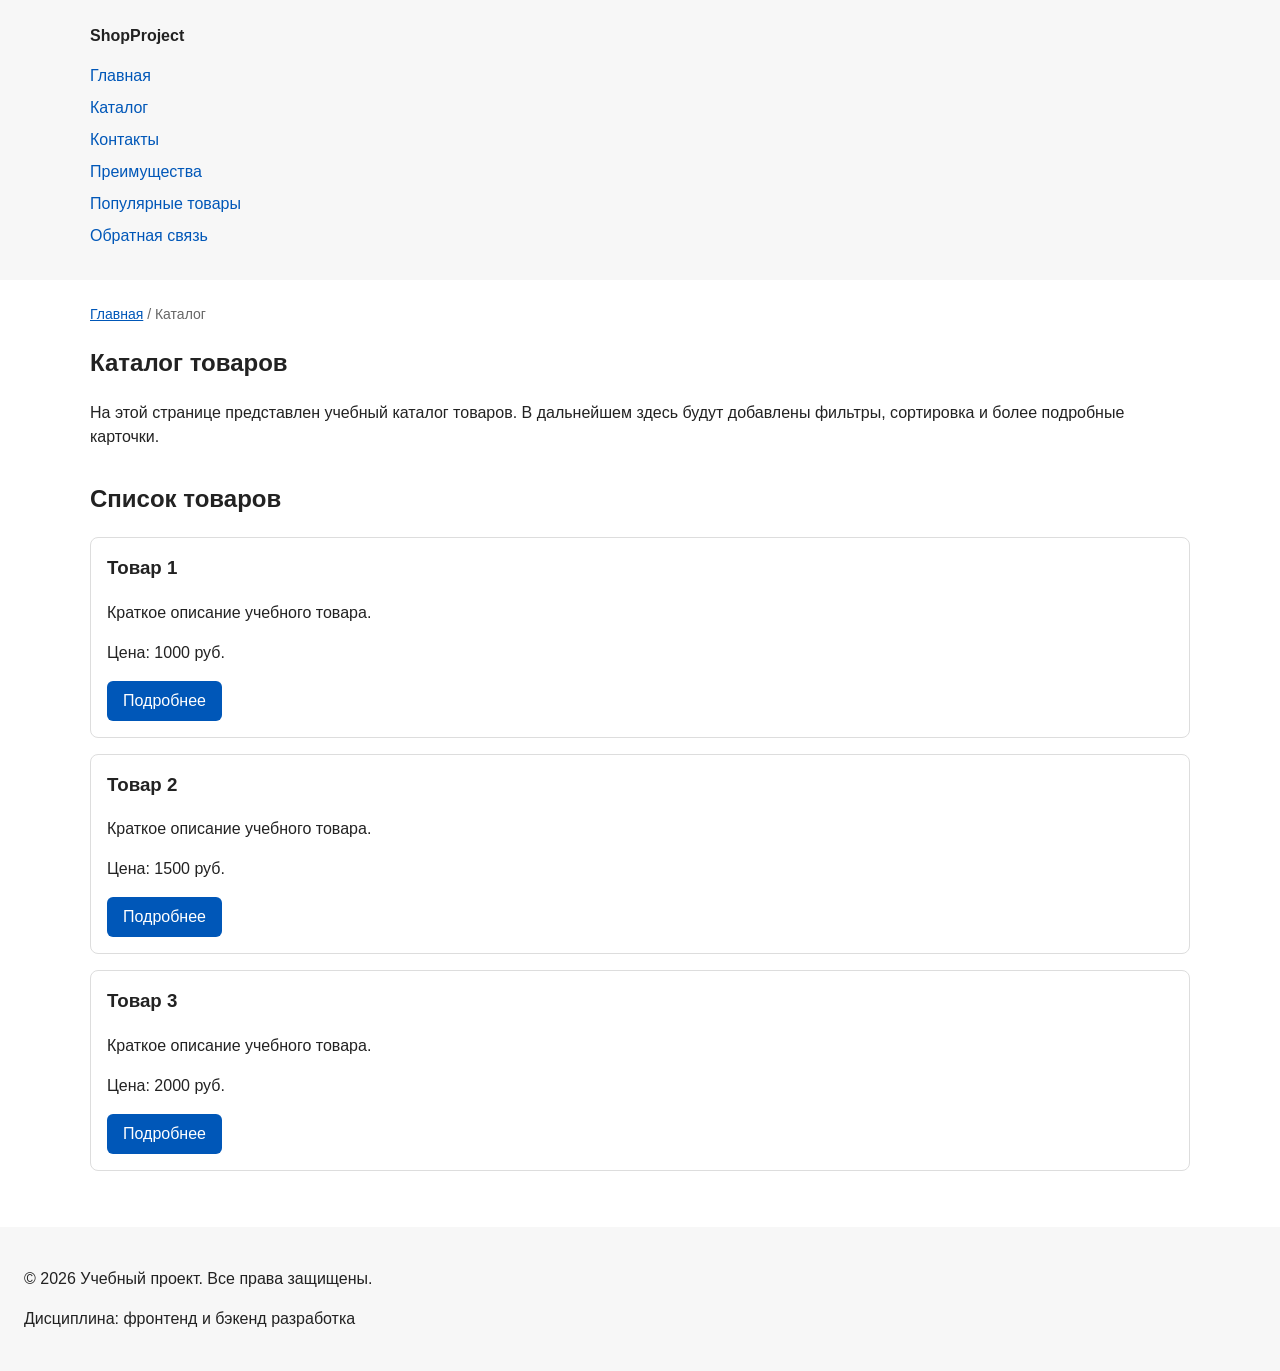
==== catalog.html @ b6871636 "feat: add multi-page structure navigation and anchors" ====
<!DOCTYPE html>
<html lang="ru">
<head>
    <meta charset="UTF-8">
    <meta name="viewport" content="width=device-width, initial-scale=1.0">
    <meta name="description" content="Каталог товаров учебного интернет-магазина.">
    <title>Каталог товаров – Учебный интернет-магазин</title>
    <link rel="stylesheet" href="css/style.css">
    <script src="js/main.js" defer></script>
</head>
<body>

    <!-- ===== Шапка сайта ===== -->
    <header>
        <div class="site-header">
            <a class="site-logo" href="index.html">ShopProject</a>
            <nav class="site-nav" aria-label="Основная навигация">
                <ul class="site-nav__list">
                    <li><a href="index.html">Главная</a></li>
                    <li><a href="catalog.html">Каталог</a></li>
                    <li><a href="contacts.html">Контакты</a></li>
                    <li><a href="index.html#advantages">Преимущества</a></li>
                    <li><a href="index.html#popular">Популярные товары</a></li>
                    <li><a href="index.html#contacts">Обратная связь</a></li>
                </ul>
            </nav>
        </div>
    </header>

    <!-- ===== Основное содержимое ===== -->
    <main>

        <!-- Хлебные крошки -->
        <nav class="breadcrumbs" aria-label="Хлебные крошки">
            <a href="index.html">Главная</a>
            <span>Каталог</span>
        </nav>

        <section class="section">
            <h1>Каталог товаров</h1>
            <p>
                На этой странице представлен учебный каталог товаров.
                В дальнейшем здесь будут добавлены фильтры, сортировка
                и более подробные карточки.
            </p>
        </section>

        <section class="section">
            <h2>Список товаров</h2>

            <article class="product-card">
                <h3>Товар 1</h3>
                <p>Краткое описание учебного товара.</p>
                <p>Цена: 1000 руб.</p>
                <a class="button" href="index.html#popular">Подробнее</a>
            </article>

            <article class="product-card">
                <h3>Товар 2</h3>
                <p>Краткое описание учебного товара.</p>
                <p>Цена: 1500 руб.</p>
                <a class="button" href="index.html#popular">Подробнее</a>
            </article>

            <article class="product-card">
                <h3>Товар 3</h3>
                <p>Краткое описание учебного товара.</p>
                <p>Цена: 2000 руб.</p>
                <a class="button" href="index.html#popular">Подробнее</a>
            </article>
        </section>

    </main>

    <!-- ===== Подвал ===== -->
    <footer>
        <p>&copy; 2026 Учебный проект. Все права защищены.</p>
        <p>Дисциплина: фронтенд и бэкенд разработка</p>
    </footer>

</body>
</html>
---- css/style.css ----
/* ===================================
   1. Переменные проекта
   =================================== */
:root {
    /* Основные цвета */
    --color-bg: #ffffff;
    --color-text: #222222;
    --color-muted: #666666;
    --color-primary: #0057b8;
    --color-primary-dark: #003f86;
    --color-border: #dddddd;
    --color-surface: #f7f7f7;
    --color-surface-accent: #eef5ff;
    --color-danger: #b00020;
    --color-success: #168a2f;
    --color-success-bg: #eefaf0;
    --color-white: #ffffff;

    /* Отступы */
    --space-xs: 4px;
    --space-sm: 8px;
    --space-md: 16px;
    --space-lg: 24px;
    --space-xl: 32px;

    /* Скругления */
    --radius-sm: 6px;
    --radius-md: 8px;
    --radius-lg: 12px;

    /* Размеры */
    --container-width: 1100px;
}


/* ===================================
   2. Базовые стили
   =================================== */
* {
    box-sizing: border-box;
}

body {
    margin: 0;
    font-family: Arial, sans-serif;
    line-height: 1.5;
    color: var(--color-text);
    background-color: var(--color-bg);
}

header,
main,
footer {
    padding: var(--space-lg);
}

header {
    background-color: var(--color-surface);
}

footer {
    background-color: var(--color-surface);
}

section {
    margin-bottom: var(--space-lg);
}

section h2 {
    margin-top: 0;
}


/* ===================================
   3. Общие элементы интерфейса
   =================================== */
a {
    color: var(--color-primary);
}

a:hover {
    color: var(--color-primary-dark);
}

a:focus-visible {
    outline: 2px solid var(--color-primary);
    outline-offset: 3px;
}

.button {
    display: inline-block;
    padding: var(--space-sm) var(--space-md);
    color: var(--color-white);
    background-color: var(--color-primary);
    text-decoration: none;
    border: none;
    border-radius: var(--radius-sm);
    cursor: pointer;
    font: inherit;
}

.button:hover {
    background-color: var(--color-primary-dark);
}

.button:focus-visible {
    outline: 2px solid var(--color-primary);
    outline-offset: 3px;
}

.button:disabled {
    opacity: 0.6;
    cursor: not-allowed;
}


/* ===================================
   3.1. Хлебные крошки и якоря
   =================================== */
html {
    scroll-behavior: smooth;
}

:target {
    outline: 2px dashed var(--color-primary);
    outline-offset: 4px;
}

.breadcrumbs {
    max-width: var(--container-width);
    margin: 0 auto var(--space-md);
    font-size: 14px;
    color: var(--color-muted);
}

.breadcrumbs a {
    color: var(--color-primary);
}

.breadcrumbs span::before {
    content: " / ";
    color: var(--color-muted);
}




/* ===================================
   4. Компоненты страницы
   =================================== */

/* Шапка */
.site-header {
    max-width: var(--container-width);
    margin: 0 auto;
}

.site-logo {
    font-weight: bold;
    text-decoration: none;
    color: var(--color-text);
}

.site-nav__list {
    padding: 0;
    margin: var(--space-md) 0 0;
    list-style: none;
}

.site-nav__list li {
    margin-bottom: var(--space-sm);
}

.site-nav__list a {
    color: var(--color-primary);
    text-decoration: none;
}

.site-nav__list a:hover {
    text-decoration: underline;
}

/* Hero-блок */
.hero {
    max-width: var(--container-width);
    margin: 0 auto var(--space-xl);
    padding: var(--space-xl) var(--space-lg);
    background-color: var(--color-surface-accent);
    border-radius: var(--radius-lg);
}

/* Секции */
.section {
    max-width: var(--container-width);
    margin: 0 auto var(--space-xl);
}

.section h2 {
    margin-top: 0;
}

/* Карточка товара */
.product-card {
    margin-bottom: var(--space-md);
    padding: var(--space-md);
    border: 1px solid var(--color-border);
    border-radius: var(--radius-md);
    background-color: var(--color-bg);
}

.product-card:hover {
    border-color: var(--color-primary);
}

.product-card h3 {
    margin-top: 0;
}

/* Aside */
.aside-info {
    max-width: var(--container-width);
    margin: 0 auto var(--space-xl);
    padding: var(--space-md);
    border-left: 4px solid var(--color-primary);
    background-color: var(--color-surface);
}


/* ===================================
   5. Форма и модальное окно
   =================================== */

/* Модальное окно */
.order-dialog {
    width: min(100% - 32px, 560px);
    padding: var(--space-lg);
    border: none;
    border-radius: var(--radius-lg);
}

.order-dialog::backdrop {
    background-color: rgba(0, 0, 0, 0.5);
}

/* Поля формы */
.form-field {
    margin-bottom: var(--space-md);
}

.form-field label {
    display: block;
    margin-bottom: var(--space-xs);
}

.form-field input,
.form-field select,
.form-field textarea {
    width: 100%;
    padding: 10px 12px;
    border: 1px solid var(--color-border);
    border-radius: var(--radius-sm);
    font: inherit;
}

.form-field input:hover,
.form-field select:hover,
.form-field textarea:hover {
    border-color: var(--color-primary);
}

.form-field input:focus-visible,
.form-field select:focus-visible,
.form-field textarea:focus-visible,
.form-actions button:focus-visible {
    outline: 2px solid var(--color-primary);
    outline-offset: 3px;
}

.form-field input[type="checkbox"] {
    width: auto;
}

.form-field small {
    display: block;
    margin-top: var(--space-xs);
    color: var(--color-muted);
}

/* Ошибочные поля */
[aria-invalid="true"] {
    border-color: var(--color-danger);
}

/* Кнопки формы */
.form-actions {
    display: flex;
    gap: var(--space-md);
    margin-top: var(--space-lg);
}

/* Сообщение об успехе */
.success-message {
    max-width: var(--container-width);
    margin: var(--space-lg) auto;
    padding: var(--space-md);
    border-left: 4px solid var(--color-success);
    background-color: var(--color-success-bg);
}
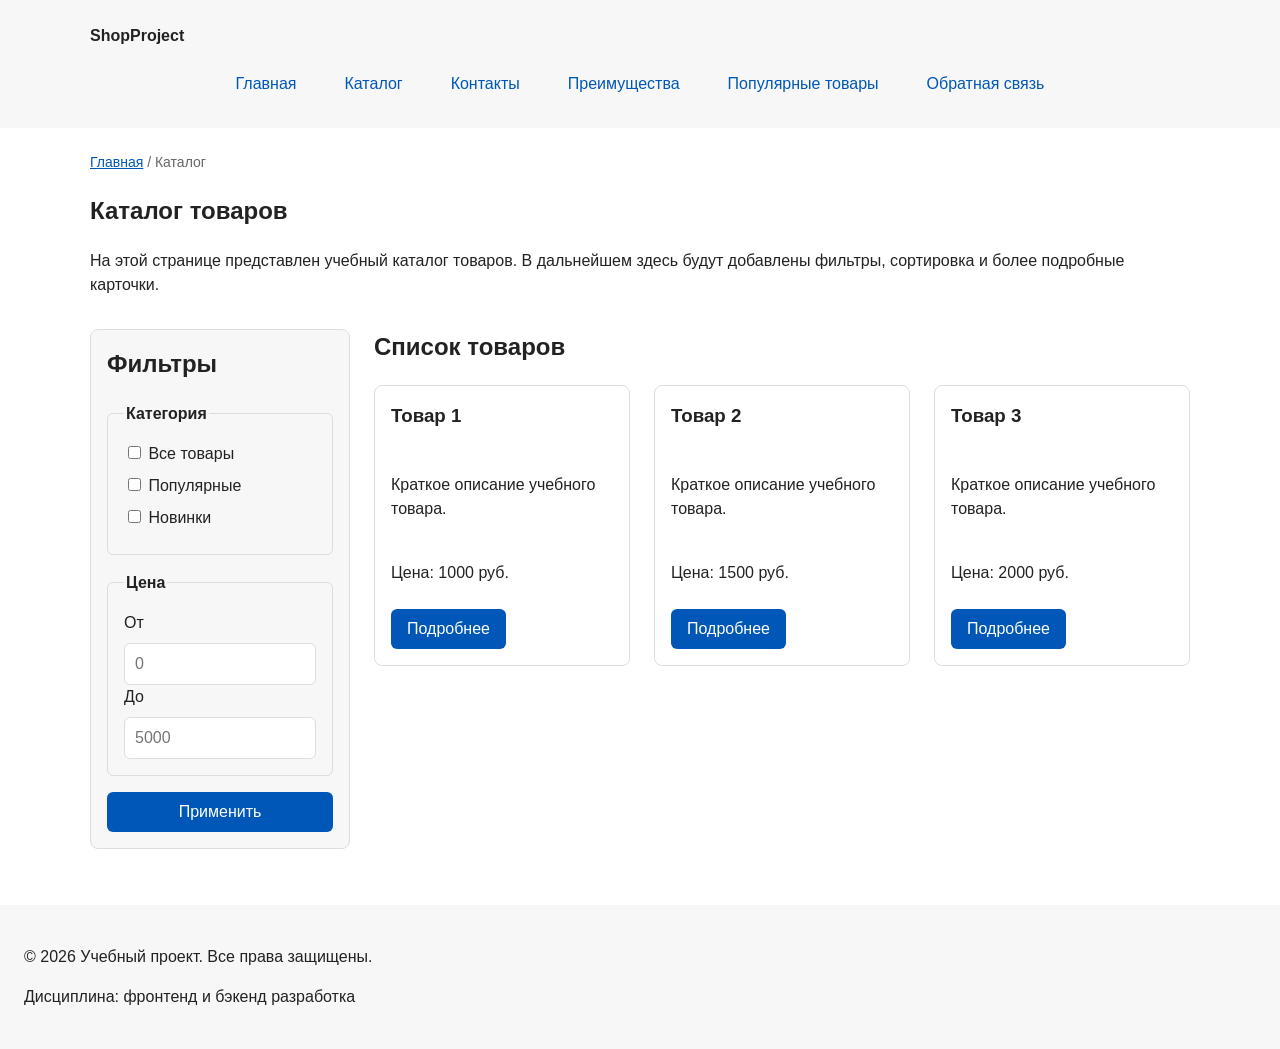
==== commit c9597451: "feat: add flex navigation and grid catalog layout" ====
--- a/catalog.html
+++ b/catalog.html
@@ -45,29 +45,66 @@
             </p>
         </section>
 
-        <section class="section">
-            <h2>Список товаров</h2>
+        <section class="catalog-layout">
+            <aside class="catalog-filters">
+                <h2>Фильтры</h2>
 
-            <article class="product-card">
-                <h3>Товар 1</h3>
-                <p>Краткое описание учебного товара.</p>
-                <p>Цена: 1000 руб.</p>
-                <a class="button" href="index.html#popular">Подробнее</a>
-            </article>
+                <form class="filters-form" action="#" method="get">
+                    <fieldset>
+                        <legend>Категория</legend>
+                        <label>
+                            <input type="checkbox" name="category" value="all">
+                            Все товары
+                        </label>
+                        <label>
+                            <input type="checkbox" name="category" value="popular">
+                            Популярные
+                        </label>
+                        <label>
+                            <input type="checkbox" name="category" value="new">
+                            Новинки
+                        </label>
+                    </fieldset>
 
-            <article class="product-card">
-                <h3>Товар 2</h3>
-                <p>Краткое описание учебного товара.</p>
-                <p>Цена: 1500 руб.</p>
-                <a class="button" href="index.html#popular">Подробнее</a>
-            </article>
+                    <fieldset>
+                        <legend>Цена</legend>
+                        <label for="price-from">От</label>
+                        <input id="price-from" name="price-from" type="number" min="0" placeholder="0">
 
-            <article class="product-card">
-                <h3>Товар 3</h3>
-                <p>Краткое описание учебного товара.</p>
-                <p>Цена: 2000 руб.</p>
-                <a class="button" href="index.html#popular">Подробнее</a>
-            </article>
+                        <label for="price-to">До</label>
+                        <input id="price-to" name="price-to" type="number" min="0" placeholder="5000">
+                    </fieldset>
+
+                    <button class="button" type="submit">Применить</button>
+                </form>
+            </aside>
+
+            <section class="catalog-products">
+                <h2>Список товаров</h2>
+
+                <div class="products-grid">
+                    <article class="product-card">
+                        <h3>Товар 1</h3>
+                        <p>Краткое описание учебного товара.</p>
+                        <p>Цена: 1000 руб.</p>
+                        <a class="button" href="index.html#popular">Подробнее</a>
+                    </article>
+
+                    <article class="product-card">
+                        <h3>Товар 2</h3>
+                        <p>Краткое описание учебного товара.</p>
+                        <p>Цена: 1500 руб.</p>
+                        <a class="button" href="index.html#popular">Подробнее</a>
+                    </article>
+
+                    <article class="product-card">
+                        <h3>Товар 3</h3>
+                        <p>Краткое описание учебного товара.</p>
+                        <p>Цена: 2000 руб.</p>
+                        <a class="button" href="index.html#popular">Подробнее</a>
+                    </article>
+                </div>
+            </section>
         </section>
 
     </main>
--- a/css/style.css
+++ b/css/style.css
@@ -162,18 +162,27 @@
 }
 
 .site-nav__list {
+    display: flex;
+    flex-wrap: wrap;
+    justify-content: center;
+    align-items: center;
+    gap: var(--space-md);
     padding: 0;
     margin: var(--space-md) 0 0;
     list-style: none;
 }
 
-.site-nav__list li {
-    margin-bottom: var(--space-sm);
-}
-
 .site-nav__list a {
+    display: inline-block;
+    padding: var(--space-sm) var(--space-md);
     color: var(--color-primary);
     text-decoration: none;
+    border-radius: var(--radius-sm);
+}
+
+.site-nav__list a:hover {
+    color: var(--color-white);
+    background-color: var(--color-primary);
 }
 
 .site-nav__list a:hover {
@@ -201,7 +210,10 @@
 
 /* Карточка товара */
 .product-card {
-    margin-bottom: var(--space-md);
+    display: flex;
+    flex-direction: column;
+    gap: var(--space-sm);
+    margin-bottom: 0;
     padding: var(--space-md);
     border: 1px solid var(--color-border);
     border-radius: var(--radius-md);
@@ -215,6 +227,19 @@
 .product-card h3 {
     margin-top: 0;
 }
+
+.product-card .button {
+    margin-top: auto;
+    align-self: flex-start;
+}
+
+
+.products-grid {
+    display: grid;
+    grid-template-columns: repeat(3, 1fr);
+    gap: var(--space-lg);
+}
+
 
 /* Aside */
 .aside-info {
@@ -305,4 +330,58 @@
     padding: var(--space-md);
     border-left: 4px solid var(--color-success);
     background-color: var(--color-success-bg);
+}
+
+
+/* ===================================
+   6. Страница каталога
+   =================================== */
+.catalog-layout {
+    max-width: var(--container-width);
+    margin: 0 auto var(--space-xl);
+    display: grid;
+    grid-template-columns: 260px 1fr;
+    grid-template-areas: "filters products";
+    gap: var(--space-lg);
+}
+
+.catalog-filters {
+    grid-area: filters;
+    padding: var(--space-md);
+    border: 1px solid var(--color-border);
+    border-radius: var(--radius-md);
+    background-color: var(--color-surface);
+}
+
+.catalog-products {
+    grid-area: products;
+}
+
+.filters-form {
+    display: grid;
+    gap: var(--space-md);
+}
+
+.filters-form fieldset {
+    margin: 0;
+    padding: var(--space-md);
+    border: 1px solid var(--color-border);
+    border-radius: var(--radius-sm);
+}
+
+.filters-form legend {
+    font-weight: 700;
+}
+
+.filters-form label {
+    display: block;
+    margin-bottom: var(--space-sm);
+}
+
+.filters-form input[type="number"] {
+    width: 100%;
+    padding: 8px 10px;
+    border: 1px solid var(--color-border);
+    border-radius: var(--radius-sm);
+    font: inherit;
 }
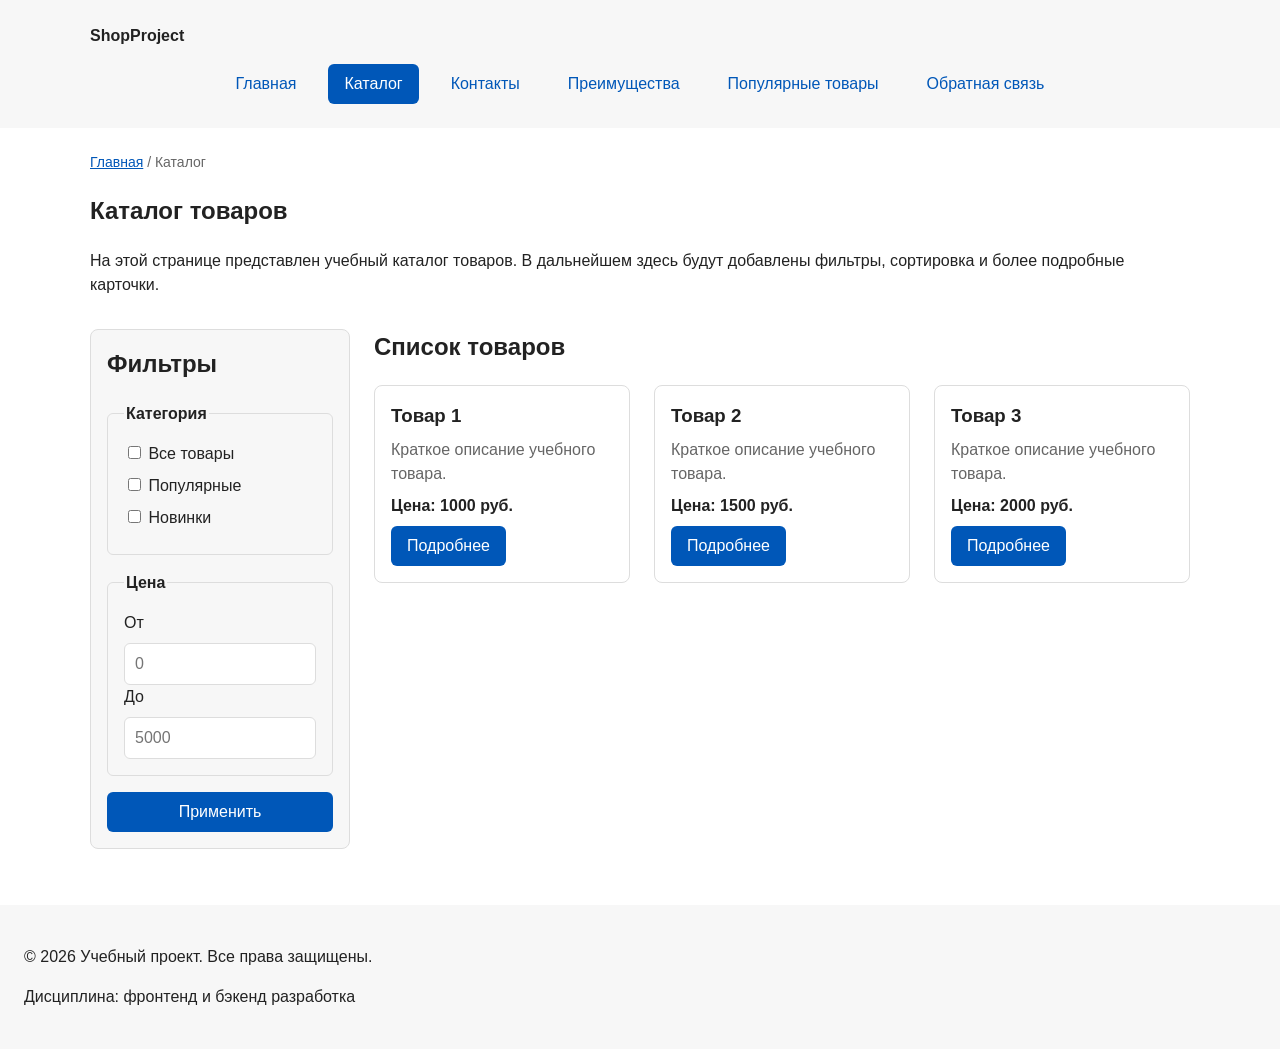
==== commit 39114cc6: "refactor: apply BEM naming to CSS classes" ====
--- a/catalog.html
+++ b/catalog.html
@@ -11,17 +11,29 @@
 <body>
 
     <!-- ===== Шапка сайта ===== -->
-    <header>
-        <div class="site-header">
-            <a class="site-logo" href="index.html">ShopProject</a>
+    <header class="site-header">
+        <div class="site-header__inner">
+            <a class="site-header__logo" href="index.html">ShopProject</a>
             <nav class="site-nav" aria-label="Основная навигация">
                 <ul class="site-nav__list">
-                    <li><a href="index.html">Главная</a></li>
-                    <li><a href="catalog.html">Каталог</a></li>
-                    <li><a href="contacts.html">Контакты</a></li>
-                    <li><a href="index.html#advantages">Преимущества</a></li>
-                    <li><a href="index.html#popular">Популярные товары</a></li>
-                    <li><a href="index.html#contacts">Обратная связь</a></li>
+                    <li class="site-nav__item">
+                        <a class="site-nav__link" href="index.html">Главная</a>
+                    </li>
+                    <li class="site-nav__item">
+                        <a class="site-nav__link site-nav__link--active" href="catalog.html">Каталог</a>
+                    </li>
+                    <li class="site-nav__item">
+                        <a class="site-nav__link" href="contacts.html">Контакты</a>
+                    </li>
+                    <li class="site-nav__item">
+                        <a class="site-nav__link" href="index.html#advantages">Преимущества</a>
+                    </li>
+                    <li class="site-nav__item">
+                        <a class="site-nav__link" href="index.html#popular">Популярные товары</a>
+                    </li>
+                    <li class="site-nav__item">
+                        <a class="site-nav__link" href="index.html#contacts">Обратная связь</a>
+                    </li>
                 </ul>
             </nav>
         </div>
@@ -32,8 +44,8 @@
 
         <!-- Хлебные крошки -->
         <nav class="breadcrumbs" aria-label="Хлебные крошки">
-            <a href="index.html">Главная</a>
-            <span>Каталог</span>
+            <a class="breadcrumbs__link" href="index.html">Главная</a>
+            <span class="breadcrumbs__current">Каталог</span>
         </nav>
 
         <section class="section">
@@ -75,7 +87,7 @@
                         <input id="price-to" name="price-to" type="number" min="0" placeholder="5000">
                     </fieldset>
 
-                    <button class="button" type="submit">Применить</button>
+                    <button class="button button--primary" type="submit">Применить</button>
                 </form>
             </aside>
 
@@ -84,24 +96,24 @@
 
                 <div class="products-grid">
                     <article class="product-card">
-                        <h3>Товар 1</h3>
-                        <p>Краткое описание учебного товара.</p>
-                        <p>Цена: 1000 руб.</p>
-                        <a class="button" href="index.html#popular">Подробнее</a>
+                        <h3 class="product-card__title">Товар 1</h3>
+                        <p class="product-card__description">Краткое описание учебного товара.</p>
+                        <p class="product-card__price">Цена: 1000 руб.</p>
+                        <a class="button button--primary product-card__button" href="index.html#popular">Подробнее</a>
                     </article>
 
                     <article class="product-card">
-                        <h3>Товар 2</h3>
-                        <p>Краткое описание учебного товара.</p>
-                        <p>Цена: 1500 руб.</p>
-                        <a class="button" href="index.html#popular">Подробнее</a>
+                        <h3 class="product-card__title">Товар 2</h3>
+                        <p class="product-card__description">Краткое описание учебного товара.</p>
+                        <p class="product-card__price">Цена: 1500 руб.</p>
+                        <a class="button button--primary product-card__button" href="index.html#popular">Подробнее</a>
                     </article>
 
                     <article class="product-card">
-                        <h3>Товар 3</h3>
-                        <p>Краткое описание учебного товара.</p>
-                        <p>Цена: 2000 руб.</p>
-                        <a class="button" href="index.html#popular">Подробнее</a>
+                        <h3 class="product-card__title">Товар 3</h3>
+                        <p class="product-card__description">Краткое описание учебного товара.</p>
+                        <p class="product-card__price">Цена: 2000 руб.</p>
+                        <a class="button button--primary product-card__button" href="index.html#popular">Подробнее</a>
                     </article>
                 </div>
             </section>
@@ -110,7 +122,7 @@
     </main>
 
     <!-- ===== Подвал ===== -->
-    <footer>
+    <footer class="site-footer">
         <p>&copy; 2026 Учебный проект. Все права защищены.</p>
         <p>Дисциплина: фронтенд и бэкенд разработка</p>
     </footer>
--- a/css/style.css
+++ b/css/style.css
@@ -2,7 +2,6 @@
    1. Переменные проекта
    =================================== */
 :root {
-    /* Основные цвета */
     --color-bg: #ffffff;
     --color-text: #222222;
     --color-muted: #666666;
@@ -16,19 +15,16 @@
     --color-success-bg: #eefaf0;
     --color-white: #ffffff;
 
-    /* Отступы */
     --space-xs: 4px;
     --space-sm: 8px;
     --space-md: 16px;
     --space-lg: 24px;
     --space-xl: 32px;
 
-    /* Скругления */
     --radius-sm: 6px;
     --radius-md: 8px;
     --radius-lg: 12px;
 
-    /* Размеры */
     --container-width: 1100px;
 }
 
@@ -54,14 +50,6 @@
     padding: var(--space-lg);
 }
 
-header {
-    background-color: var(--color-surface);
-}
-
-footer {
-    background-color: var(--color-surface);
-}
-
 section {
     margin-bottom: var(--space-lg);
 }
@@ -74,6 +62,15 @@
 /* ===================================
    3. Общие элементы интерфейса
    =================================== */
+html {
+    scroll-behavior: smooth;
+}
+
+:target {
+    outline: 2px dashed var(--color-primary);
+    outline-offset: 4px;
+}
+
 a {
     color: var(--color-primary);
 }
@@ -87,20 +84,35 @@
     outline-offset: 3px;
 }
 
+/* Кнопки */
 .button {
     display: inline-block;
     padding: var(--space-sm) var(--space-md);
+    border: none;
+    border-radius: var(--radius-sm);
+    font: inherit;
+    text-decoration: none;
+    cursor: pointer;
+}
+
+.button--primary {
     color: var(--color-white);
     background-color: var(--color-primary);
-    text-decoration: none;
-    border: none;
-    border-radius: var(--radius-sm);
-    cursor: pointer;
-    font: inherit;
-}
-
-.button:hover {
+}
+
+.button--primary:hover {
     background-color: var(--color-primary-dark);
+}
+
+.button--secondary {
+    color: var(--color-primary);
+    background-color: transparent;
+    border: 1px solid var(--color-primary);
+}
+
+.button--secondary:hover {
+    color: var(--color-white);
+    background-color: var(--color-primary);
 }
 
 .button:focus-visible {
@@ -108,59 +120,34 @@
     outline-offset: 3px;
 }
 
-.button:disabled {
+.button:disabled,
+.button--disabled {
     opacity: 0.6;
     cursor: not-allowed;
 }
 
 
 /* ===================================
-   3.1. Хлебные крошки и якоря
-   =================================== */
-html {
-    scroll-behavior: smooth;
-}
-
-:target {
-    outline: 2px dashed var(--color-primary);
-    outline-offset: 4px;
-}
-
-.breadcrumbs {
-    max-width: var(--container-width);
-    margin: 0 auto var(--space-md);
-    font-size: 14px;
-    color: var(--color-muted);
-}
-
-.breadcrumbs a {
-    color: var(--color-primary);
-}
-
-.breadcrumbs span::before {
-    content: " / ";
-    color: var(--color-muted);
-}
-
-
-
-
-/* ===================================
    4. Компоненты страницы
    =================================== */
 
 /* Шапка */
 .site-header {
+    background-color: var(--color-surface);
+}
+
+.site-header__inner {
     max-width: var(--container-width);
     margin: 0 auto;
 }
 
-.site-logo {
-    font-weight: bold;
+.site-header__logo {
+    font-weight: 700;
+    color: var(--color-text);
     text-decoration: none;
-    color: var(--color-text);
-}
-
+}
+
+/* Навигация */
 .site-nav__list {
     display: flex;
     flex-wrap: wrap;
@@ -172,7 +159,7 @@
     list-style: none;
 }
 
-.site-nav__list a {
+.site-nav__link {
     display: inline-block;
     padding: var(--space-sm) var(--space-md);
     color: var(--color-primary);
@@ -180,16 +167,39 @@
     border-radius: var(--radius-sm);
 }
 
-.site-nav__list a:hover {
+.site-nav__link:hover {
     color: var(--color-white);
     background-color: var(--color-primary);
 }
 
-.site-nav__list a:hover {
-    text-decoration: underline;
-}
-
-/* Hero-блок */
+.site-nav__link:focus-visible {
+    outline: 2px solid var(--color-primary);
+    outline-offset: 3px;
+}
+
+.site-nav__link--active {
+    color: var(--color-white);
+    background-color: var(--color-primary);
+}
+
+/* Хлебные крошки */
+.breadcrumbs {
+    max-width: var(--container-width);
+    margin: 0 auto var(--space-md);
+    font-size: 14px;
+    color: var(--color-muted);
+}
+
+.breadcrumbs__link {
+    color: var(--color-primary);
+}
+
+.breadcrumbs__current::before {
+    content: " / ";
+    color: var(--color-muted);
+}
+
+/* Hero */
 .hero {
     max-width: var(--container-width);
     margin: 0 auto var(--space-xl);
@@ -213,7 +223,6 @@
     display: flex;
     flex-direction: column;
     gap: var(--space-sm);
-    margin-bottom: 0;
     padding: var(--space-md);
     border: 1px solid var(--color-border);
     border-radius: var(--radius-md);
@@ -224,23 +233,33 @@
     border-color: var(--color-primary);
 }
 
-.product-card h3 {
-    margin-top: 0;
-}
-
-.product-card .button {
+.product-card__title {
+    margin: 0;
+    color: var(--color-text);
+}
+
+.product-card__description {
+    margin: 0;
+    color: var(--color-muted);
+}
+
+.product-card__price {
+    margin: 0;
+    font-weight: 700;
+}
+
+.product-card__button {
     margin-top: auto;
     align-self: flex-start;
 }
 
-
+/* Сетка товаров */
 .products-grid {
     display: grid;
     grid-template-columns: repeat(3, 1fr);
     gap: var(--space-lg);
 }
 
-
 /* Aside */
 .aside-info {
     max-width: var(--container-width);
@@ -250,12 +269,15 @@
     background-color: var(--color-surface);
 }
 
+/* Подвал */
+.site-footer {
+    background-color: var(--color-surface);
+}
+
 
 /* ===================================
    5. Форма и модальное окно
    =================================== */
-
-/* Модальное окно */
 .order-dialog {
     width: min(100% - 32px, 560px);
     padding: var(--space-lg);
@@ -267,19 +289,22 @@
     background-color: rgba(0, 0, 0, 0.5);
 }
 
-/* Поля формы */
-.form-field {
+.order-dialog__title {
+    margin-top: 0;
+}
+
+.order-form__field {
     margin-bottom: var(--space-md);
 }
 
-.form-field label {
+.order-form__label {
     display: block;
     margin-bottom: var(--space-xs);
 }
 
-.form-field input,
-.form-field select,
-.form-field textarea {
+.order-form__input,
+.order-form__select,
+.order-form__textarea {
     width: 100%;
     padding: 10px 12px;
     border: 1px solid var(--color-border);
@@ -287,43 +312,39 @@
     font: inherit;
 }
 
-.form-field input:hover,
-.form-field select:hover,
-.form-field textarea:hover {
+.order-form__input:hover,
+.order-form__select:hover,
+.order-form__textarea:hover {
     border-color: var(--color-primary);
 }
 
-.form-field input:focus-visible,
-.form-field select:focus-visible,
-.form-field textarea:focus-visible,
-.form-actions button:focus-visible {
+.order-form__input:focus-visible,
+.order-form__select:focus-visible,
+.order-form__textarea:focus-visible {
     outline: 2px solid var(--color-primary);
     outline-offset: 3px;
 }
 
-.form-field input[type="checkbox"] {
+.order-form__input[type="checkbox"] {
     width: auto;
 }
 
-.form-field small {
-    display: block;
-    margin-top: var(--space-xs);
-    color: var(--color-muted);
-}
-
-/* Ошибочные поля */
-[aria-invalid="true"] {
-    border-color: var(--color-danger);
-}
-
-/* Кнопки формы */
-.form-actions {
+.order-form__field--checkbox label {
+    display: flex;
+    align-items: center;
+    gap: var(--space-sm);
+}
+
+.order-form__actions {
     display: flex;
     gap: var(--space-md);
     margin-top: var(--space-lg);
 }
 
-/* Сообщение об успехе */
+[aria-invalid="true"] {
+    border-color: var(--color-danger);
+}
+
 .success-message {
     max-width: var(--container-width);
     margin: var(--space-lg) auto;
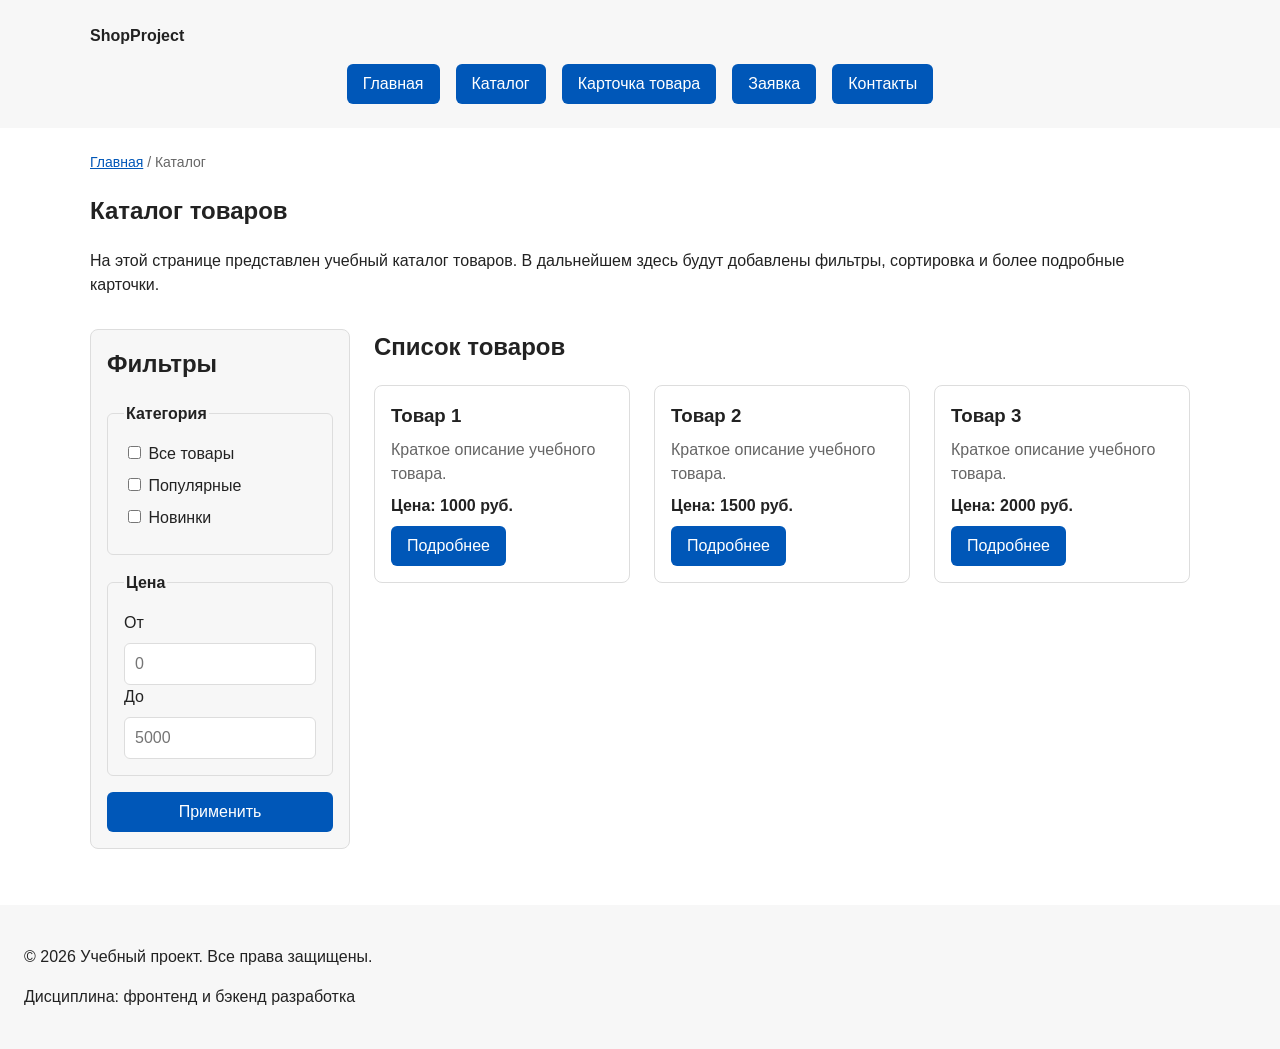
==== commit 628dbfa4: "fix: prepare HTML CSS project for submission" ====
--- a/catalog.html
+++ b/catalog.html
@@ -17,22 +17,19 @@
             <nav class="site-nav" aria-label="Основная навигация">
                 <ul class="site-nav__list">
                     <li class="site-nav__item">
-                        <a class="site-nav__link" href="index.html">Главная</a>
+                        <a class="site-nav__link site-nav__link--active" href="index.html">Главная</a>
                     </li>
                     <li class="site-nav__item">
                         <a class="site-nav__link site-nav__link--active" href="catalog.html">Каталог</a>
                     </li>
                     <li class="site-nav__item">
-                        <a class="site-nav__link" href="contacts.html">Контакты</a>
+                        <a class="site-nav__link site-nav__link--active" href="product.html">Карточка товара</a>
                     </li>
                     <li class="site-nav__item">
-                        <a class="site-nav__link" href="index.html#advantages">Преимущества</a>
+                        <a class="site-nav__link site-nav__link--active" href="order.html">Заявка</a>
                     </li>
                     <li class="site-nav__item">
-                        <a class="site-nav__link" href="index.html#popular">Популярные товары</a>
-                    </li>
-                    <li class="site-nav__item">
-                        <a class="site-nav__link" href="index.html#contacts">Обратная связь</a>
+                        <a class="site-nav__link site-nav__link--active" href="contacts.html">Контакты</a>
                     </li>
                 </ul>
             </nav>
--- a/css/style.css
+++ b/css/style.css
@@ -134,6 +134,9 @@
 /* Шапка */
 .site-header {
     background-color: var(--color-surface);
+    position: sticky;
+    top: 0;
+    z-index: 100;
 }
 
 .site-header__inner {
@@ -224,13 +227,19 @@
     flex-direction: column;
     gap: var(--space-sm);
     padding: var(--space-md);
+    position: relative;
     border: 1px solid var(--color-border);
     border-radius: var(--radius-md);
     background-color: var(--color-bg);
+    
 }
 
 .product-card:hover {
     border-color: var(--color-primary);
+}
+
+.product-card--discount {
+    border-color: var(--color-danger);
 }
 
 .product-card__title {
@@ -405,4 +414,59 @@
     border: 1px solid var(--color-border);
     border-radius: var(--radius-sm);
     font: inherit;
+}
+
+.table-wrapper {
+    overflow-x: auto;
+    -webkit-overflow-scrolling: touch;
+}
+
+.product-table {
+    width: 100%;
+    min-width: 400px;
+    border-collapse: collapse;
+}
+
+.product-table caption {
+    margin-bottom: var(--space-sm);
+    font-weight: 700;
+    text-align: left;
+}
+
+.product-table th,
+.product-table td {
+    padding: var(--space-sm) var(--space-md);
+    border: 1px solid var(--color-border);
+    text-align: left;
+}
+
+.product-table thead th {
+    background-color: var(--color-surface);
+}
+
+
+
+
+
+.product-card {
+    position: relative;
+    /* остальные свойства уже есть */
+}
+
+.product-card__badge {
+    position: absolute;
+    top: var(--space-sm);
+    right: var(--space-sm);
+    padding: 4px 8px;
+    color: var(--color-white);
+    background-color: var(--color-danger);
+    border-radius: var(--radius-sm);
+    font-size: 12px;
+    z-index: 1;
+}
+
+.site-header {
+    position: sticky;
+    top: 0;
+    z-index: 100;
 }
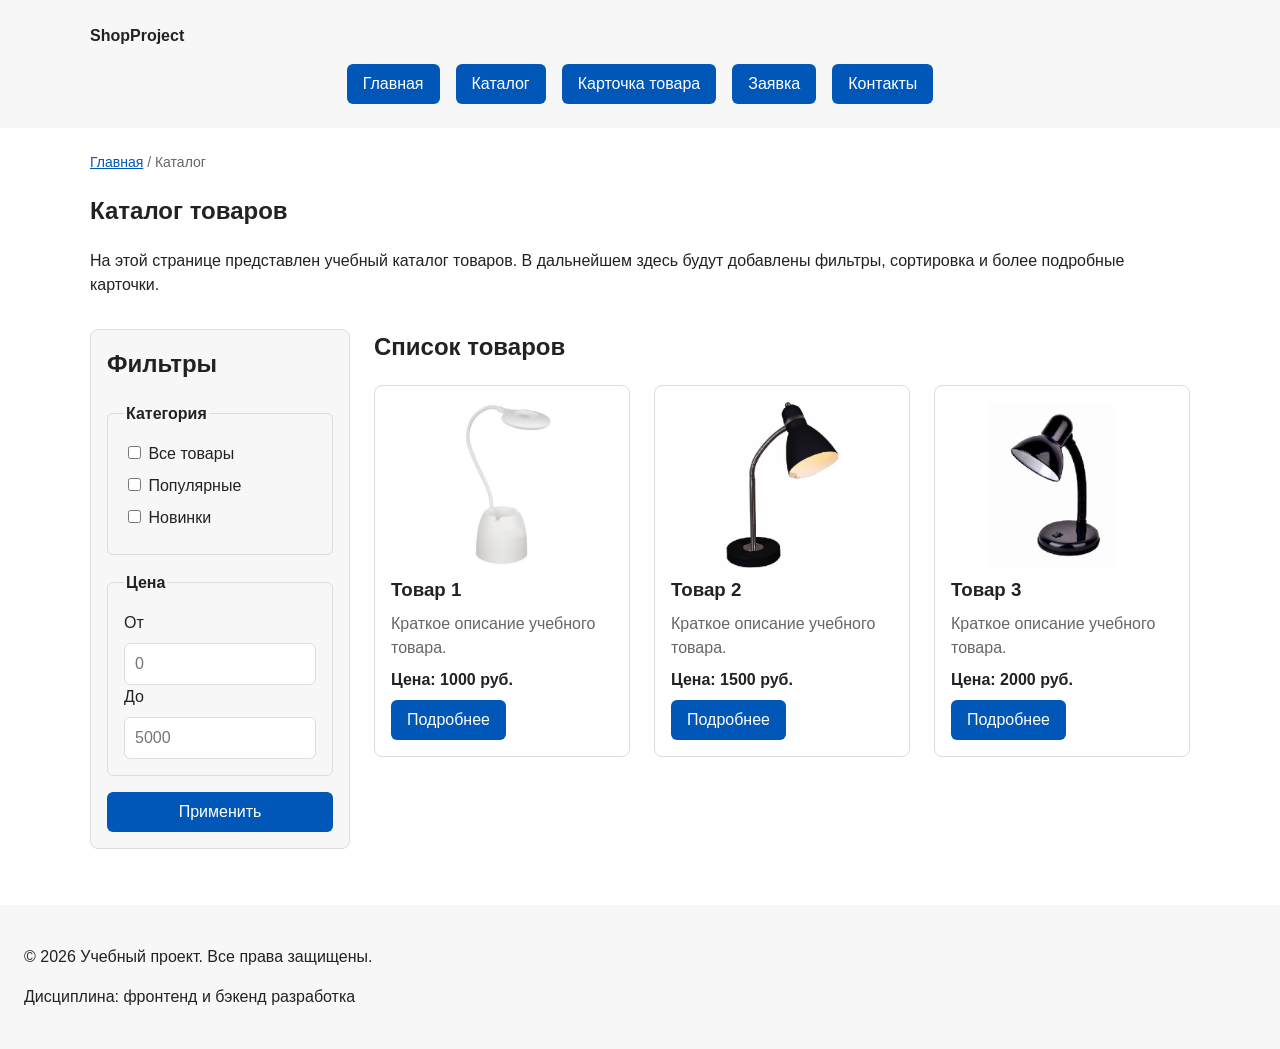
==== commit bcedf1ef: "feat: add images, fix footer and catalog buttons" ====
--- a/catalog.html
+++ b/catalog.html
@@ -93,24 +93,27 @@
 
                 <div class="products-grid">
                     <article class="product-card">
+                        <img class="product-card__image" src="images/product-1.jpg" alt="Товар 1">
                         <h3 class="product-card__title">Товар 1</h3>
                         <p class="product-card__description">Краткое описание учебного товара.</p>
                         <p class="product-card__price">Цена: 1000 руб.</p>
-                        <a class="button button--primary product-card__button" href="index.html#popular">Подробнее</a>
+                        <a class="button button--primary product-card__button" href="product.html">Подробнее</a>
                     </article>
 
                     <article class="product-card">
+                        <img class="product-card__image" src="images/product-2.jpg" alt="Товар 2">
                         <h3 class="product-card__title">Товар 2</h3>
                         <p class="product-card__description">Краткое описание учебного товара.</p>
                         <p class="product-card__price">Цена: 1500 руб.</p>
-                        <a class="button button--primary product-card__button" href="index.html#popular">Подробнее</a>
+                        <a class="button button--primary product-card__button" href="product.html">Подробнее</a>
                     </article>
 
                     <article class="product-card">
+                        <img class="product-card__image" src="images/product-3.jpg" alt="Товар 3">
                         <h3 class="product-card__title">Товар 3</h3>
                         <p class="product-card__description">Краткое описание учебного товара.</p>
                         <p class="product-card__price">Цена: 2000 руб.</p>
-                        <a class="button button--primary product-card__button" href="index.html#popular">Подробнее</a>
+                        <a class="button button--primary product-card__button" href="product.html">Подробнее</a>
                     </article>
                 </div>
             </section>
--- a/css/style.css
+++ b/css/style.css
@@ -37,11 +37,18 @@
 }
 
 body {
+    display: flex;
+    flex-direction: column;
+    min-height: 100vh;
     margin: 0;
     font-family: Arial, sans-serif;
     line-height: 1.5;
     color: var(--color-text);
     background-color: var(--color-bg);
+}
+
+main {
+    flex: 1;
 }
 
 header,
@@ -208,6 +215,10 @@
     margin: 0 auto var(--space-xl);
     padding: var(--space-xl) var(--space-lg);
     background-color: var(--color-surface-accent);
+    background-image: linear-gradient(rgba(0, 0, 0, 0.4), rgba(0, 0, 0, 0.4)), url("../images/hero.jpg");
+    background-size: cover;
+    background-position: center;
+    color: var(--color-white);
     border-radius: var(--radius-lg);
 }
 
@@ -262,6 +273,14 @@
     align-self: flex-start;
 }
 
+.product-card__image {
+    display: block;
+    width: 100%;
+    aspect-ratio: 4 / 3;
+    object-fit: cover;
+    border-radius: var(--radius-md);
+}
+
 /* Сетка товаров */
 .products-grid {
     display: grid;
